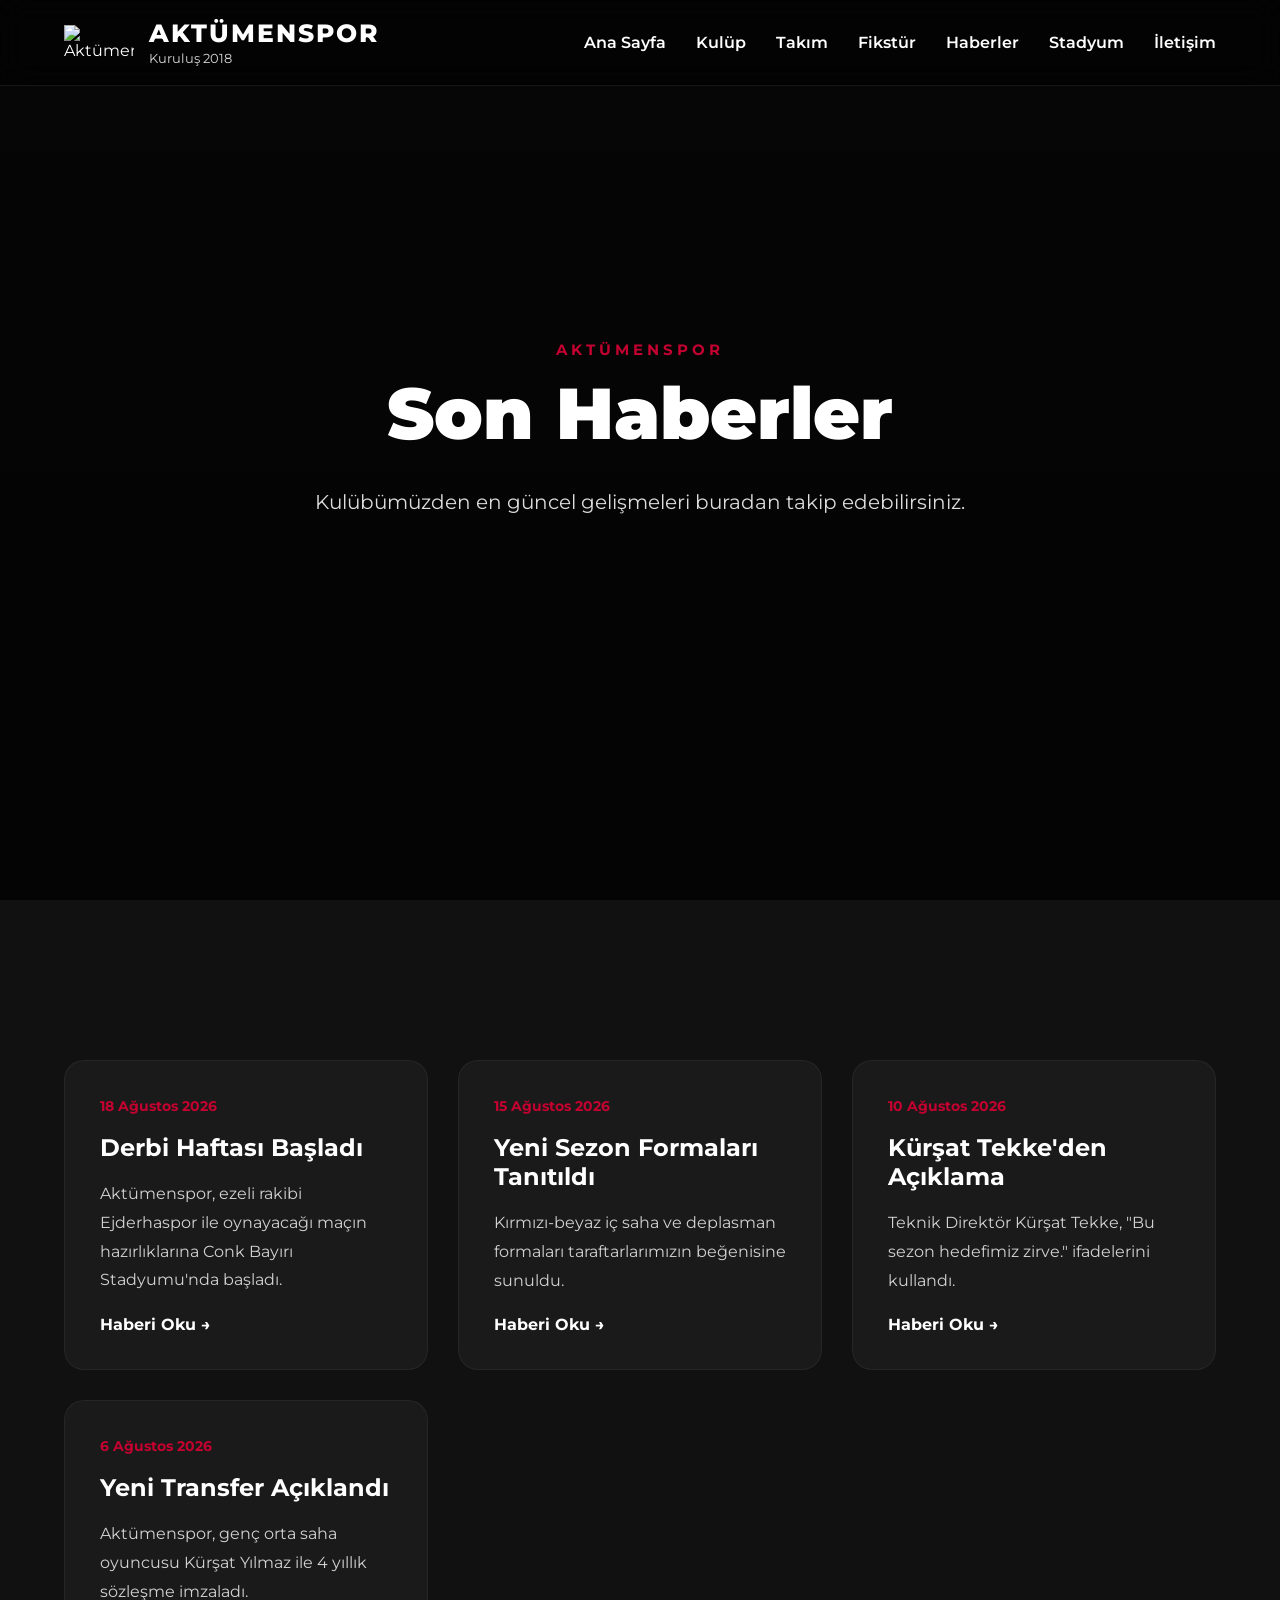
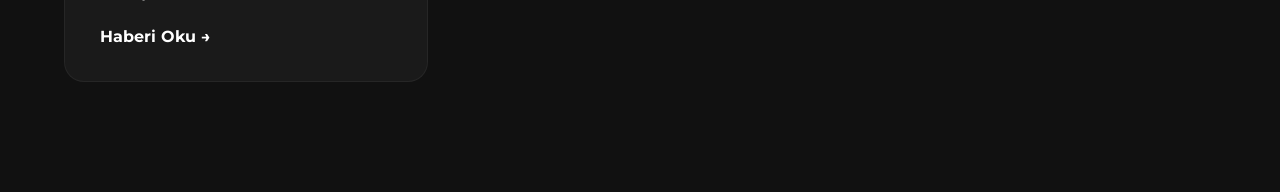
==== news.html @ 0db711cc "Add news.html for Aktümenspor news section This file contains the HTML structure for the news sectio" ====
<!DOCTYPE html>
<html lang="tr">

<head>

<meta charset="UTF-8">
<meta name="viewport" content="width=device-width, initial-scale=1.0">

<title>Haberler | Aktümenspor</title>

<link rel="stylesheet" href="../style.css">

<link rel="preconnect" href="https://fonts.googleapis.com">

<link rel="preconnect" href="https://fonts.gstatic.com" crossorigin>

<link href="https://fonts.googleapis.com/css2?family=Montserrat:wght@300;400;500;600;700;800;900&display=swap" rel="stylesheet">

<link rel="stylesheet" href="https://cdnjs.cloudflare.com/ajax/libs/font-awesome/6.7.1/css/all.min.css">

</head>

<body>

<header class="header">

<nav class="navbar">

<a href="../index.html" class="logo">

<img src="../assets/images/logo.png" alt="Aktümenspor">

<div>

<h2>AKTÜMENSPOR</h2>

<span>Kuruluş 2018</span>

</div>

</a>

<ul class="nav-links">

<li><a href="../index.html">Ana Sayfa</a></li>
<li><a href="club.html">Kulüp</a></li>
<li><a href="squad.html">Takım</a></li>
<li><a href="fixtures.html">Fikstür</a></li>
<li><a href="news.html" class="active">Haberler</a></li>
<li><a href="stadium.html">Stadyum</a></li>
<li><a href="contact.html">İletişim</a></li>

</ul>

</nav>

</header>

<section class="hero small-hero">

<div class="hero-content">

<h4>AKTÜMENSPOR</h4>

<h1>Son Haberler</h1>

<p>

Kulübümüzden en güncel gelişmeleri buradan takip edebilirsiniz.

</p>

</div>

</section>

<section class="news">

<div class="container">

<div class="news-grid">

<article class="news-card">

<span>18 Ağustos 2026</span>

<h3>Derbi Haftası Başladı</h3>

<p>

Aktümenspor, ezeli rakibi Ejderhaspor ile oynayacağı maçın
hazırlıklarına Conk Bayırı Stadyumu'nda başladı.

</p>

<a href="#">Haberi Oku →</a>

</article>

<article class="news-card">

<span>15 Ağustos 2026</span>

<h3>Yeni Sezon Formaları Tanıtıldı</h3>

<p>

Kırmızı-beyaz iç saha ve deplasman formaları taraftarlarımızın
beğenisine sunuldu.

</p>

<a href="#">Haberi Oku →</a>

</article>

<article class="news-card">

<span>10 Ağustos 2026</span>

<h3>Kürşat Tekke'den Açıklama</h3>

<p>

Teknik Direktör Kürşat Tekke,
"Bu sezon hedefimiz zirve." ifadelerini kullandı.

</p>

<a href="#">Haberi Oku →</a>

</article>

<article class="news-card">

<span>6 Ağustos 2026</span>

<h3>Yeni Transfer Açıklandı</h3>

<p>

Aktümenspor, genç orta saha oyuncusu Kürşat Yılmaz ile
4 yıllık sözleşme imzaladı.

</p>

<a href="#">Haberi Oku →</a>

</article>
---- style.css ----
/* ==============================
   AKTÜMENSPOR OFFICIAL WEBSITE
   STYLE.CSS
   ============================== */

*{
    margin:0;
    padding:0;
    box-sizing:border-box;
}

html{
    scroll-behavior:smooth;
}

body{
    font-family:'Montserrat',sans-serif;
    background:#0d0d0d;
    color:#fff;
    overflow-x:hidden;
}

/* Scroll Bar */

::-webkit-scrollbar{
    width:10px;
}

::-webkit-scrollbar-track{
    background:#111;
}

::-webkit-scrollbar-thumb{
    background:#c3002f;
    border-radius:10px;
}

::-webkit-scrollbar-thumb:hover{
    background:#ff003c;
}

.container{
    width:90%;
    max-width:1300px;
    margin:auto;
}

/* ===================
NAVBAR
=================== */

.header{
    position:fixed;
    width:100%;
    top:0;
    left:0;
    z-index:999;
    backdrop-filter:blur(15px);
    background:rgba(0,0,0,.45);
    border-bottom:1px solid rgba(255,255,255,.08);
}

.navbar{

    width:90%;
    max-width:1400px;
    margin:auto;

    display:flex;
    justify-content:space-between;
    align-items:center;

    padding:18px 0;

}

.logo{

display:flex;
align-items:center;
gap:15px;

text-decoration:none;
color:white;

}

.logo img{

width:70px;

transition:.4s;

}

.logo:hover img{

transform:rotate(-10deg) scale(1.05);

}

.logo h2{

font-size:25px;

font-weight:800;

letter-spacing:2px;

}

.logo span{

font-size:13px;

color:#d9d9d9;

}

.nav-links{

display:flex;

list-style:none;

gap:30px;

}

.nav-links a{

text-decoration:none;

color:white;

font-weight:600;

transition:.3s;

position:relative;

}

.nav-links a::after{

content:"";

position:absolute;

left:0;
bottom:-8px;

width:0%;

height:3px;

background:#c3002f;

transition:.4s;

}

.nav-links a:hover{

color:#ff174d;

}

.nav-links a:hover::after{

width:100%;

}

/* =======================
HERO
======================= */

.hero{

height:100vh;

background:
linear-gradient(rgba(0,0,0,.55),rgba(0,0,0,.75)),
url("assets/images/hero.jpg");

background-size:cover;

background-position:center;

display:flex;

align-items:center;

justify-content:center;

text-align:center;

position:relative;

}

.hero-content{

max-width:850px;

z-index:2;

}

.hero-logo{

width:170px;

margin-bottom:30px;

animation:float 4s ease infinite;

}

@keyframes float{

0%{

transform:translateY(0px);

}

50%{

transform:translateY(-15px);

}

100%{

transform:translateY(0px);

}

}

.hero h3{

font-size:18px;

letter-spacing:5px;

color:#d4d4d4;

margin-bottom:15px;

}

.hero h1{

font-size:72px;

font-weight:900;

line-height:1.1;

margin-bottom:30px;

}

.hero p{

font-size:20px;

line-height:1.8;

color:#ddd;

margin-bottom:40px;

}

/* ===================
BUTTONS
=================== */

.hero-buttons{

display:flex;

justify-content:center;

gap:20px;

flex-wrap:wrap;

}

.btn-red{

background:#c3002f;

color:white;

padding:17px 38px;

border-radius:50px;

font-weight:700;

text-decoration:none;

transition:.35s;

box-shadow:0 0 30px rgba(195,0,47,.35);

}

.btn-red:hover{

transform:translateY(-6px);

background:#ff003c;

}

.btn-white{

background:white;

color:#111;

padding:17px 38px;

border-radius:50px;

text-decoration:none;

font-weight:700;

transition:.35s;

}

.btn-white:hover{

transform:translateY(-6px);

background:#ececec;

}

/* ===================
SECTION TITLE
=================== */

section{

padding:110px 0;

}

section h4{

color:#c3002f;

font-size:15px;

letter-spacing:4px;

margin-bottom:15px;

text-transform:uppercase;

}

section h2{

font-size:48px;

margin-bottom:25px;

font-weight:800;

}
/* ===================
STATS
=================== */

.stats{

background:#141414;

display:grid;

grid-template-columns:repeat(4,1fr);

gap:30px;

text-align:center;

}

.stat{

padding:45px 20px;

background:#1b1b1b;

border-radius:20px;

transition:.35s;

border:1px solid rgba(255,255,255,.05);

}

.stat:hover{

transform:translateY(-12px);

background:#242424;

box-shadow:0 0 35px rgba(195,0,47,.25);

}

.stat i{

font-size:45px;

color:#c3002f;

margin-bottom:20px;

}

.stat h2{

font-size:42px;

margin-bottom:10px;

}

.stat p{

color:#cfcfcf;

font-size:17px;

}

/* ===================
ABOUT
=================== */

.about{

background:#0f0f0f;

}

.about .container{

display:grid;

grid-template-columns:1.2fr 1fr;

gap:70px;

align-items:center;

}

.about p{

line-height:1.9;

color:#cfcfcf;

margin-bottom:20px;

font-size:18px;

}

.about-right{

display:grid;

grid-template-columns:repeat(2,1fr);

gap:25px;

}

.info-card{

background:#171717;

padding:35px;

border-radius:18px;

transition:.35s;

border:1px solid rgba(255,255,255,.06);

}

.info-card:hover{

transform:translateY(-8px);

border-color:#c3002f;

}

.info-card h3{

margin-bottom:15px;

font-size:22px;

}

.info-card p{

margin:0;

color:#e6e6e6;

}

/* ===================
NEXT MATCH
=================== */

.next-match{

background:linear-gradient(135deg,#990022,#2d000d);

text-align:center;

}

.match-box{

display:flex;

justify-content:center;

align-items:center;

gap:60px;

margin:50px 0;

flex-wrap:wrap;

}

.club{

display:flex;

flex-direction:column;

align-items:center;

}

.club img{

width:120px;

margin-bottom:20px;

}

.enemy-logo{

width:120px;

height:120px;

border-radius:50%;

background:#ffffff;

color:#111;

display:flex;

justify-content:center;

align-items:center;

font-size:34px;

font-weight:800;

}

.vs{

font-size:55px;

font-weight:900;

}

.match-info{

display:flex;

justify-content:center;

gap:40px;

flex-wrap:wrap;

font-size:18px;

}

.match-info i{

margin-right:8px;

color:#ffd4dd;

}

/* ===================
PLAYERS
=================== */

.players{

display:grid;

grid-template-columns:repeat(4,1fr);

gap:30px;

margin-top:45px;

}

.player-card{

background:#171717;

padding:35px;

border-radius:22px;

text-align:center;

transition:.35s;

border:1px solid rgba(255,255,255,.06);

position:relative;

overflow:hidden;

}

.player-card:hover{

transform:translateY(-10px);

box-shadow:0 0 35px rgba(195,0,47,.30);

}

.player-number{

position:absolute;

top:20px;

right:20px;

font-size:42px;

font-weight:900;

color:#c3002f;

opacity:.18;

}

.player-card h3{

margin-top:25px;

font-size:24px;

}

.player-card p{

margin-top:10px;

color:#d6d6d6;

}

/* ===================
JERSEYS
=================== */

.jersey-grid{

display:grid;

grid-template-columns:repeat(3,1fr);

gap:35px;

margin-top:50px;

}

.jersey-card{

background:#171717;

padding:35px;

border-radius:20px;

text-align:center;

transition:.35s;

}

.jersey-card:hover{

transform:translateY(-10px);

box-shadow:0 0 30px rgba(195,0,47,.30);

}

.jersey{

width:170px;

height:210px;

margin:auto;

margin-bottom:25px;

border-radius:20px;

}

.home{

background:
linear-gradient(180deg,#ffffff 0%,#ffffff 65%,#c3002f 65%,#c3002f 100%);

}

.away{

background:#c3002f;

}

.third{

background:#111;

border:3px solid #c3002f;

}

.jersey-card h3{

margin-bottom:15px;

font-size:24px;

}

.jersey-card p{

color:#d6d6d6;

line-height:1.6;

}
/* ===================
NEWS
=================== */

.news{

background:#111;

}

.news-grid{

display:grid;

grid-template-columns:repeat(3,1fr);

gap:30px;

margin-top:50px;

}

.news-card{

background:#1a1a1a;

padding:35px;

border-radius:20px;

transition:.35s;

border:1px solid rgba(255,255,255,.05);

}

.news-card:hover{

transform:translateY(-10px);

border-color:#c3002f;

box-shadow:0 0 35px rgba(195,0,47,.25);

}

.news-card span{

color:#c3002f;

font-size:14px;

font-weight:700;

}

.news-card h3{

margin:18px 0;

font-size:24px;

}

.news-card p{

color:#d2d2d2;

line-height:1.8;

margin-bottom:20px;

}

.news-card a{

color:#fff;

text-decoration:none;

font-weight:700;

}

.news-card a:hover{

color:#ff174d;

}

/* ===================
STADIUM
=================== */

.stadium{

background:#151515;

}

.stadium .container{

display:grid;

grid-template-columns:1fr 1fr;

gap:60px;

align-items:center;

}

.stadium-left p{

line-height:1.9;

margin-bottom:25px;

color:#d2d2d2;

}

.stadium-left ul{

list-style:none;

}

.stadium-left li{

margin-bottom:14px;

padding-left:20px;

position:relative;

}

.stadium-left li::before{

content:"●";

color:#c3002f;

position:absolute;

left:0;

}

.stadium-image{

height:450px;

border-radius:20px;

display:flex;

justify-content:center;

align-items:center;

font-size:28px;

font-weight:700;

background:
linear-gradient(rgba(0,0,0,.4),rgba(0,0,0,.4)),
url("assets/images/stadium.jpg");

background-size:cover;

background-position:center;

}

/* ===================
SUPPORTERS
=================== */

.supporters{

background:linear-gradient(135deg,#b0002c,#4a0014);

text-align:center;

}

.supporters p{

max-width:700px;

margin:25px auto 40px;

line-height:1.8;

font-size:19px;

}

/* ===================
CONTACT
=================== */

.contact{

background:#101010;

}

.contact-grid{

display:grid;

grid-template-columns:repeat(3,1fr);

gap:30px;

margin-top:50px;

}

.contact-card{

background:#1a1a1a;

padding:40px;

border-radius:18px;

text-align:center;

transition:.35s;

}

.contact-card:hover{

transform:translateY(-10px);

box-shadow:0 0 30px rgba(195,0,47,.25);

}

.contact-card i{

font-size:42px;

color:#c3002f;

margin-bottom:20px;

}

.contact-card h3{

margin-bottom:15px;

}

/* ===================
FOOTER
=================== */

.footer{

background:#090909;

padding-top:70px;

}

.footer-grid{

display:grid;

grid-template-columns:2fr 1fr 1fr 1fr;

gap:40px;

}

.footer img{

width:90px;

margin-bottom:20px;

}

.footer-about p{

line-height:1.8;

color:#cfcfcf;

}

.footer-links{

display:flex;

flex-direction:column;

}

.footer-links a{

text-decoration:none;

color:#d5d5d5;

margin:10px 0;

transition:.3s;

}

.footer-links a:hover{

color:#ff174d;

padding-left:8px;

}

.footer-stadium p{

margin:10px 0;

color:#d5d5d5;

}

.social-icons{

display:flex;

gap:15px;

margin-top:20px;

}

.social-icons a{

width:50px;

height:50px;

background:#1d1d1d;

display:flex;

justify-content:center;

align-items:center;

border-radius:50%;

text-decoration:none;

color:white;

font-size:20px;

transition:.3s;

}

.social-icons a:hover{

background:#c3002f;

transform:translateY(-6px);

}

.copyright{

border-top:1px solid rgba(255,255,255,.08);

margin-top:60px;

padding:25px;

text-align:center;

color:#999;

}

/* ===================
RESPONSIVE
=================== */

@media(max-width:1100px){

.stats,
.players,
.jersey-grid,
.news-grid,
.contact-grid,
.footer-grid,
.about .container,
.stadium .container{

grid-template-columns:1fr 1fr;

}

}

@media(max-width:768px){

.navbar{

flex-direction:column;

gap:20px;

}

.nav-links{

flex-wrap:wrap;

justify-content:center;

gap:18px;

}

.hero h1{

font-size:46px;

}

.hero p{

font-size:17px;

}

.stats,
.players,
.jersey-grid,
.news-grid,
.contact-grid,
.footer-grid,
.about .container,
.stadium .container{

grid-template-columns:1fr;

}

.match-box{

flex-direction:column;

gap:25px;

}

.match-info{

flex-direction:column;

gap:15px;

}

.hero-logo{

width:120px;

}

section{

padding:80px 0;

}

}
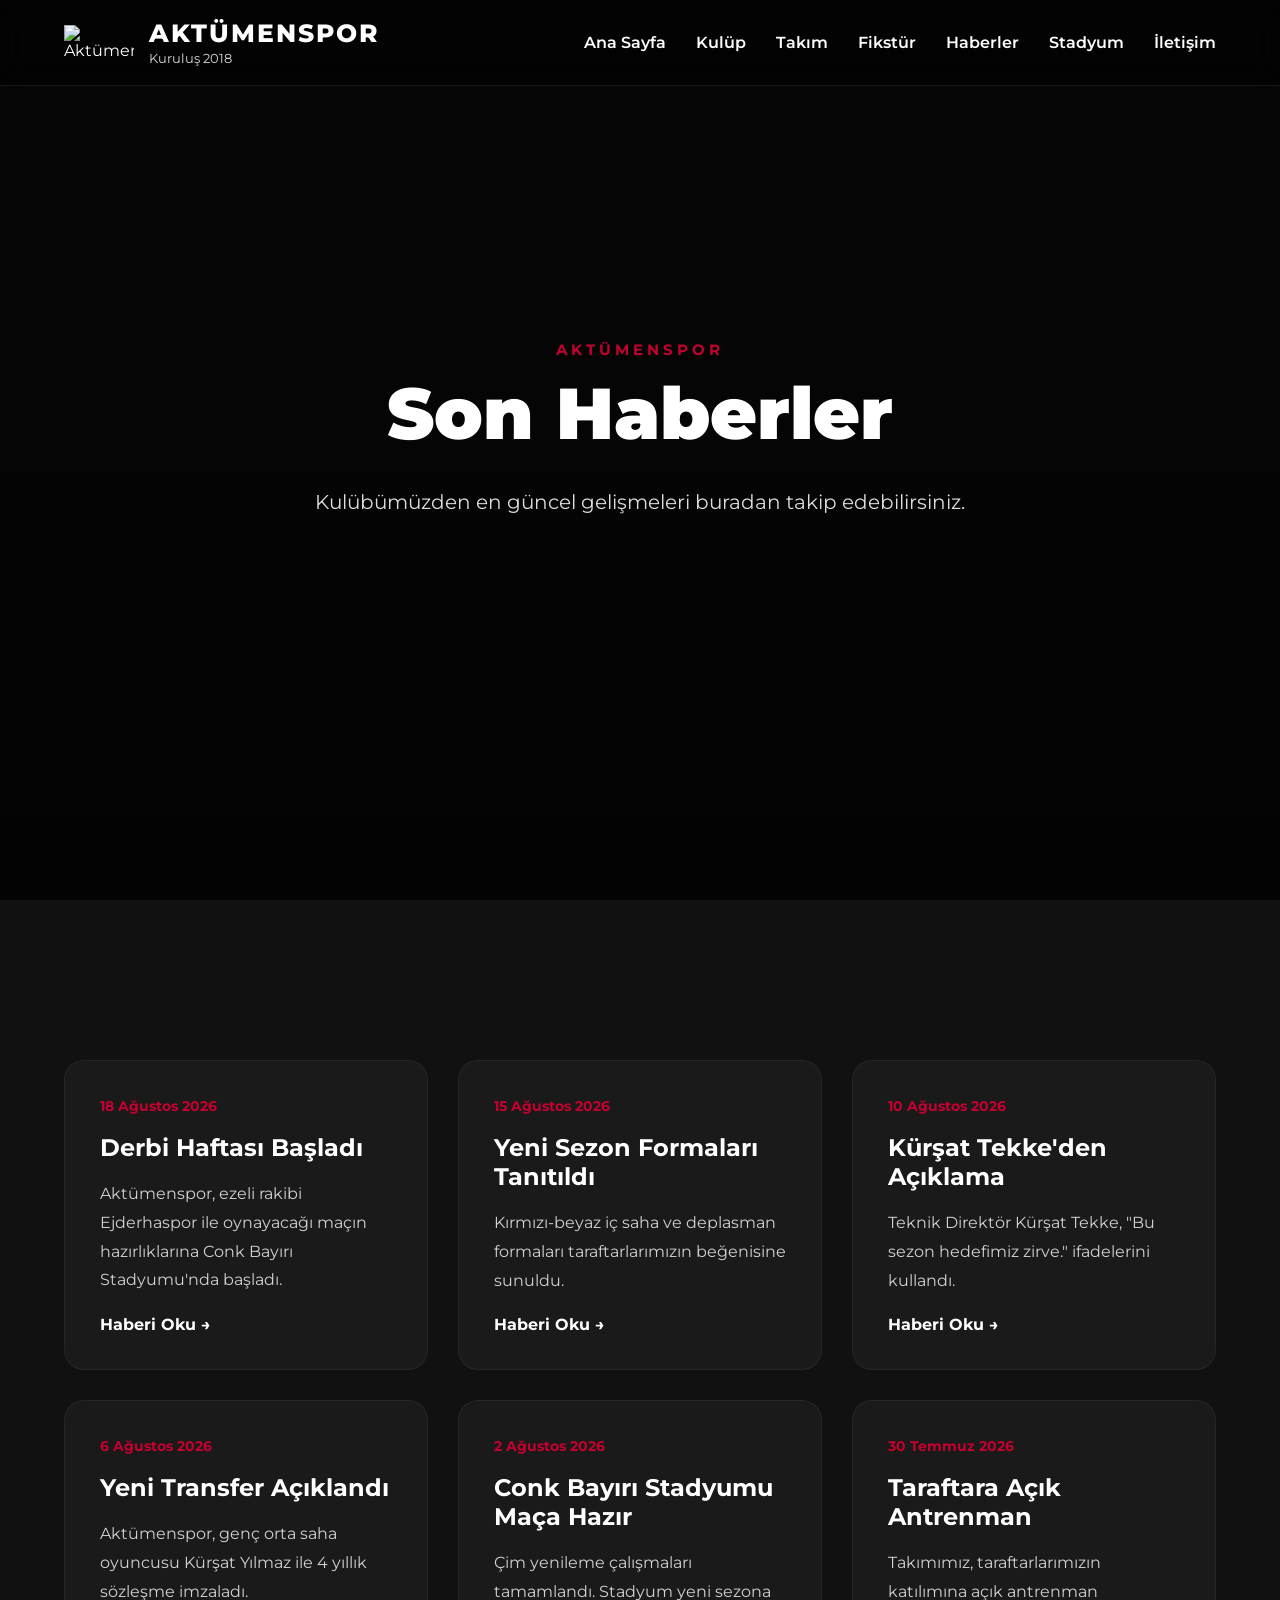
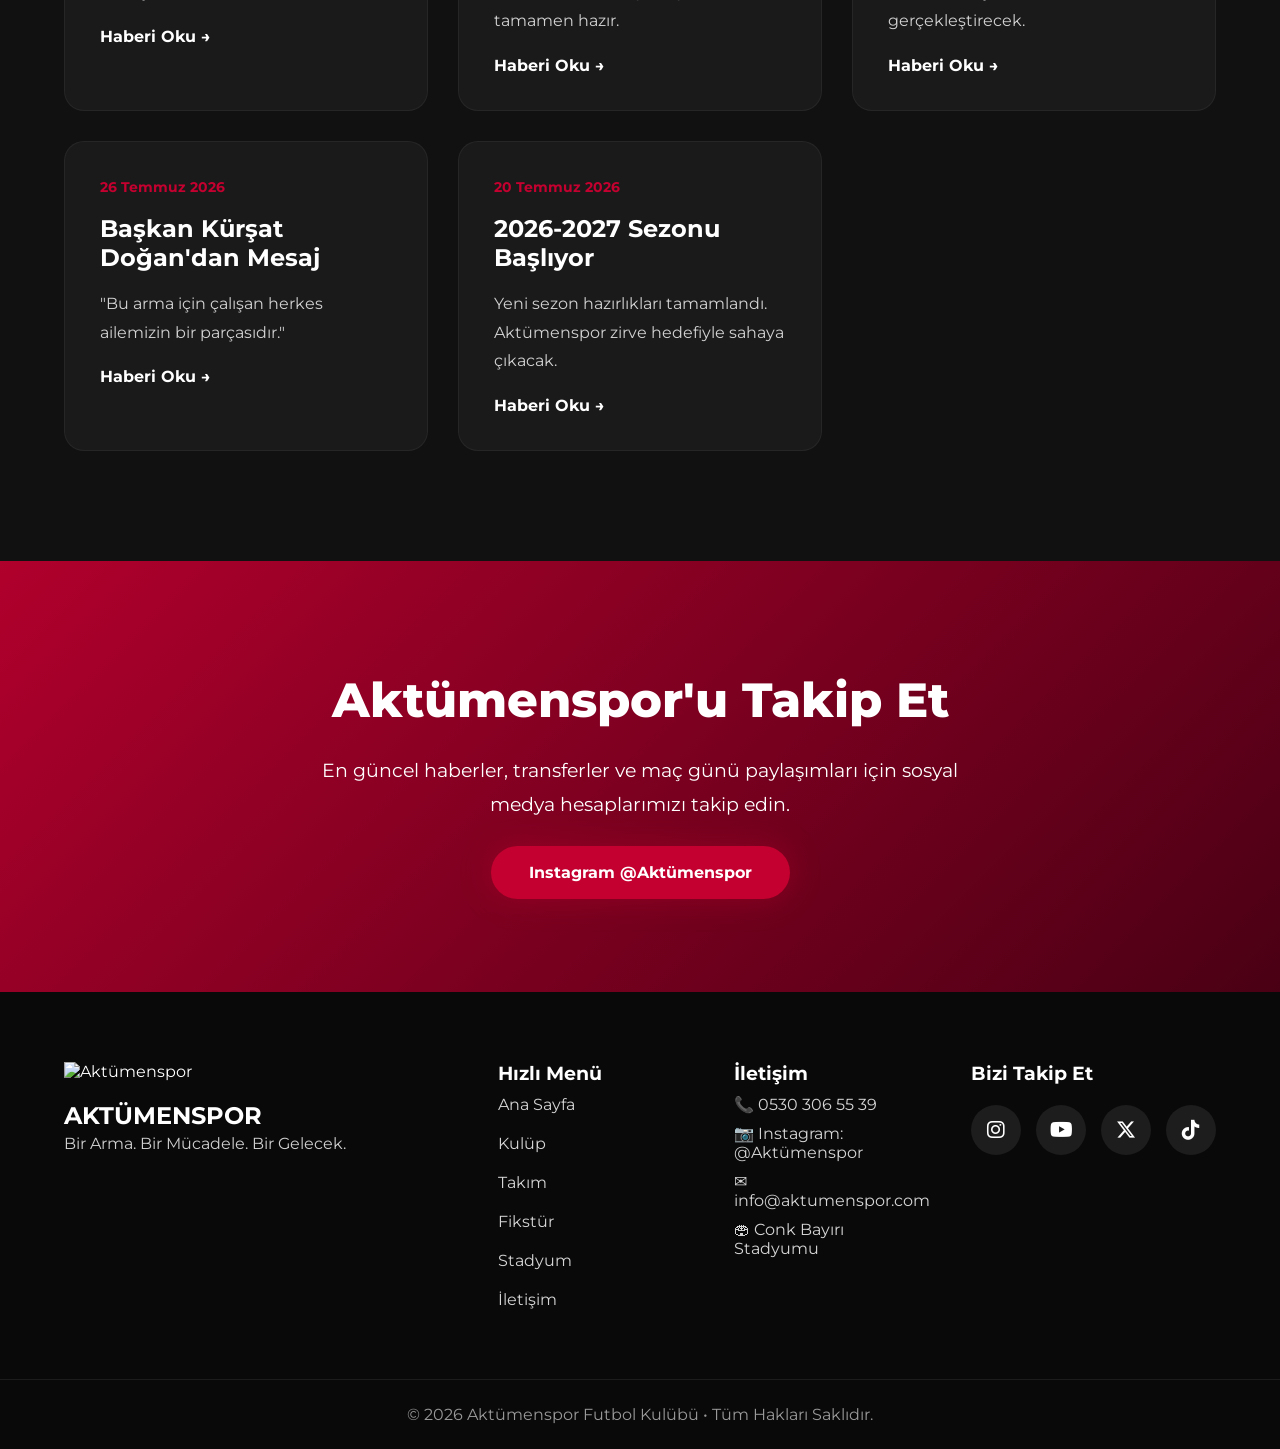
==== commit 16463ab9: "Add multiple news articles to news.html" ====
--- a/news.html
+++ b/news.html
@@ -147,3 +147,185 @@
 <a href="#">Haberi Oku →</a>
 
 </article>
+<article class="news-card">
+
+<span>2 Ağustos 2026</span>
+
+<h3>Conk Bayırı Stadyumu Maça Hazır</h3>
+
+<p>
+
+Çim yenileme çalışmaları tamamlandı.
+Stadyum yeni sezona tamamen hazır.
+
+</p>
+
+<a href="#">Haberi Oku →</a>
+
+</article>
+
+<article class="news-card">
+
+<span>30 Temmuz 2026</span>
+
+<h3>Taraftara Açık Antrenman</h3>
+
+<p>
+
+Takımımız, taraftarlarımızın katılımına açık
+antrenman gerçekleştirecek.
+
+</p>
+
+<a href="#">Haberi Oku →</a>
+
+</article>
+
+<article class="news-card">
+
+<span>26 Temmuz 2026</span>
+
+<h3>Başkan Kürşat Doğan'dan Mesaj</h3>
+
+<p>
+
+"Bu arma için çalışan herkes ailemizin
+bir parçasıdır."
+
+</p>
+
+<a href="#">Haberi Oku →</a>
+
+</article>
+
+<article class="news-card">
+
+<span>20 Temmuz 2026</span>
+
+<h3>2026-2027 Sezonu Başlıyor</h3>
+
+<p>
+
+Yeni sezon hazırlıkları tamamlandı.
+Aktümenspor zirve hedefiyle sahaya çıkacak.
+
+</p>
+
+<a href="#">Haberi Oku →</a>
+
+</article>
+
+</div>
+
+</div>
+
+</section>
+
+<section class="supporters">
+
+<div class="container">
+
+<h2>Aktümenspor'u Takip Et</h2>
+
+<p>
+
+En güncel haberler, transferler ve maç günü
+paylaşımları için sosyal medya hesaplarımızı takip edin.
+
+</p>
+
+<a href="#" class="btn-red">
+
+Instagram @Aktümenspor
+
+</a>
+
+</div>
+
+</section>
+
+<footer class="footer">
+
+<div class="container footer-grid">
+
+<div class="footer-about">
+
+<img src="../assets/images/logo.png" alt="Aktümenspor">
+
+<h2>AKTÜMENSPOR</h2>
+
+<p>
+
+Bir Arma.
+Bir Mücadele.
+Bir Gelecek.
+
+</p>
+
+</div>
+
+<div class="footer-links">
+
+<h3>Hızlı Menü</h3>
+
+<a href="../index.html">Ana Sayfa</a>
+
+<a href="club.html">Kulüp</a>
+
+<a href="squad.html">Takım</a>
+
+<a href="fixtures.html">Fikstür</a>
+
+<a href="stadium.html">Stadyum</a>
+
+<a href="contact.html">İletişim</a>
+
+</div>
+
+<div class="footer-stadium">
+
+<h3>İletişim</h3>
+
+<p>📞 0530 306 55 39</p>
+
+<p>📷 Instagram: @Aktümenspor</p>
+
+<p>✉ info@aktumenspor.com</p>
+
+<p>🏟 Conk Bayırı Stadyumu</p>
+
+</div>
+
+<div class="footer-social">
+
+<h3>Bizi Takip Et</h3>
+
+<div class="social-icons">
+
+<a href="#"><i class="fab fa-instagram"></i></a>
+
+<a href="#"><i class="fab fa-youtube"></i></a>
+
+<a href="#"><i class="fab fa-x-twitter"></i></a>
+
+<a href="#"><i class="fab fa-tiktok"></i></a>
+
+</div>
+
+</div>
+
+</div>
+
+<div class="copyright">
+
+© 2026 Aktümenspor Futbol Kulübü • Tüm Hakları Saklıdır.
+
+</div>
+
+</footer>
+
+<script src="../script.js"></script>
+
+</body>
+
+</html>
